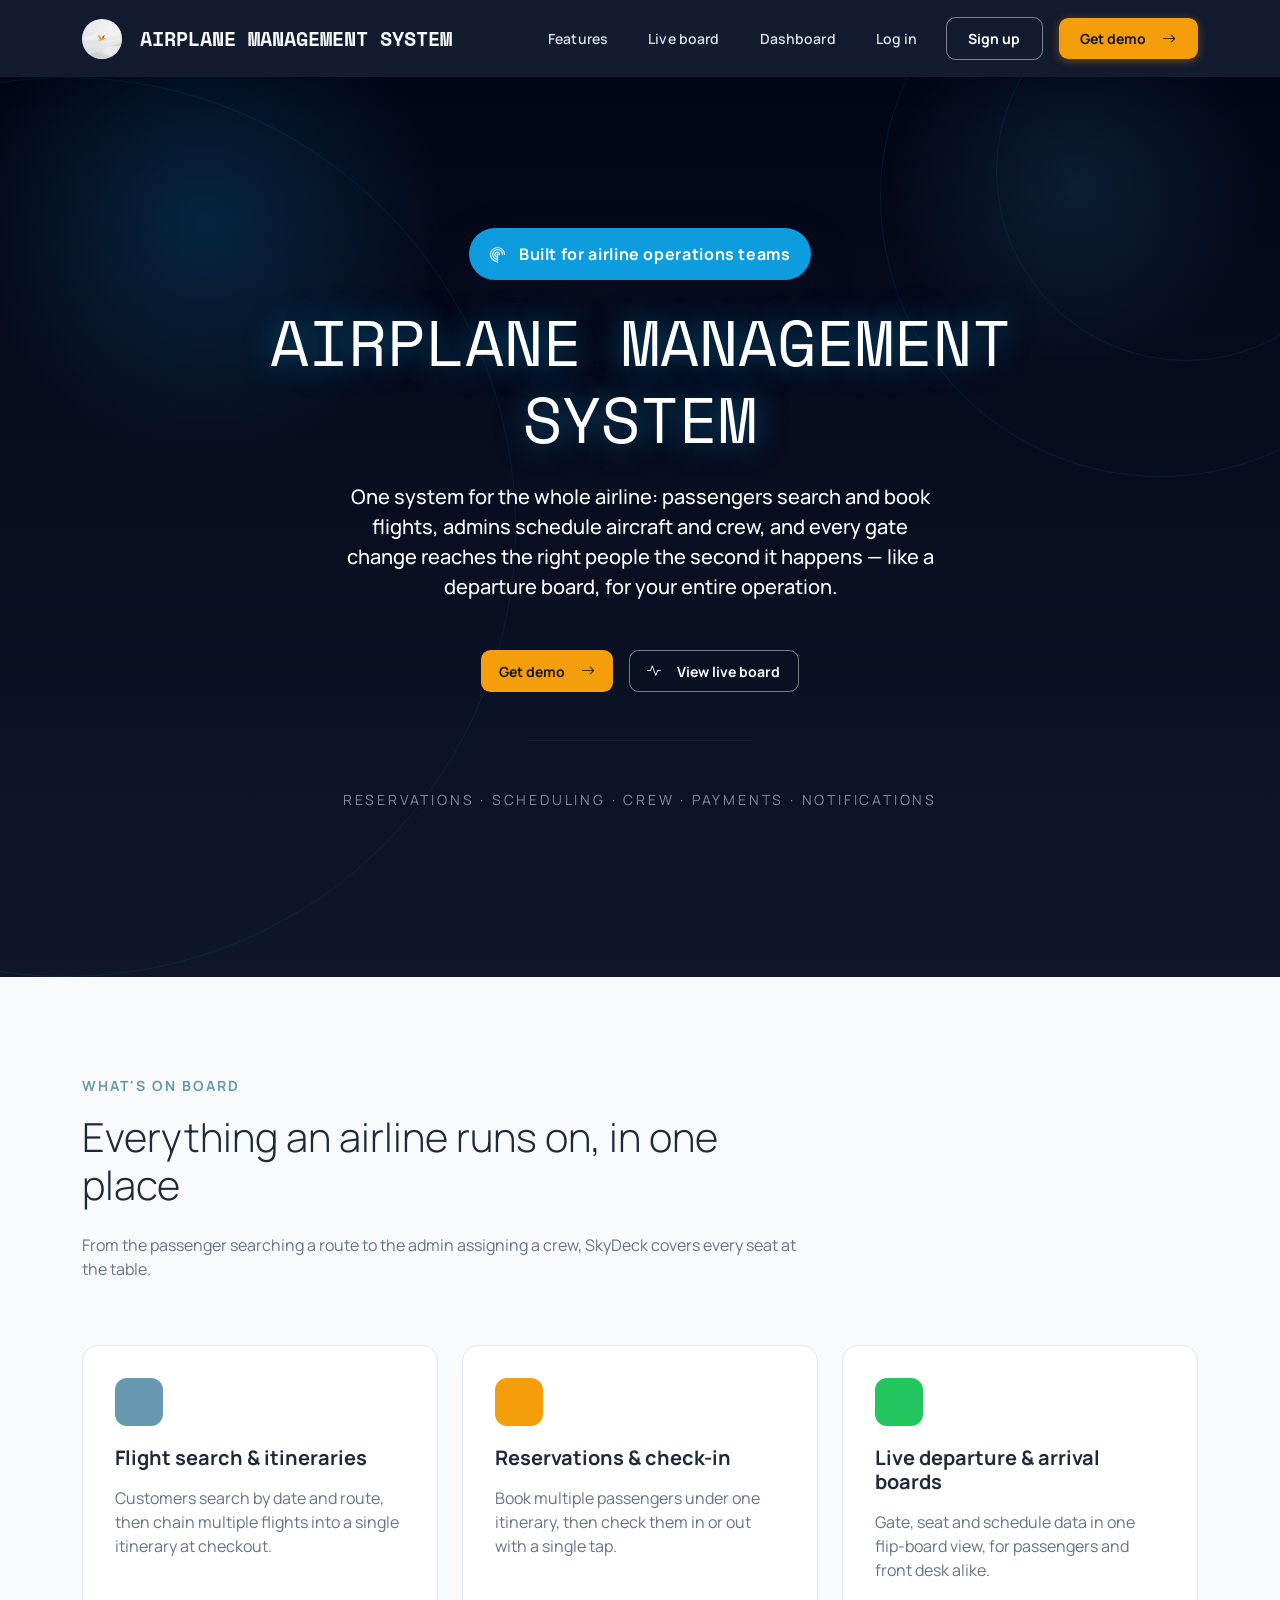
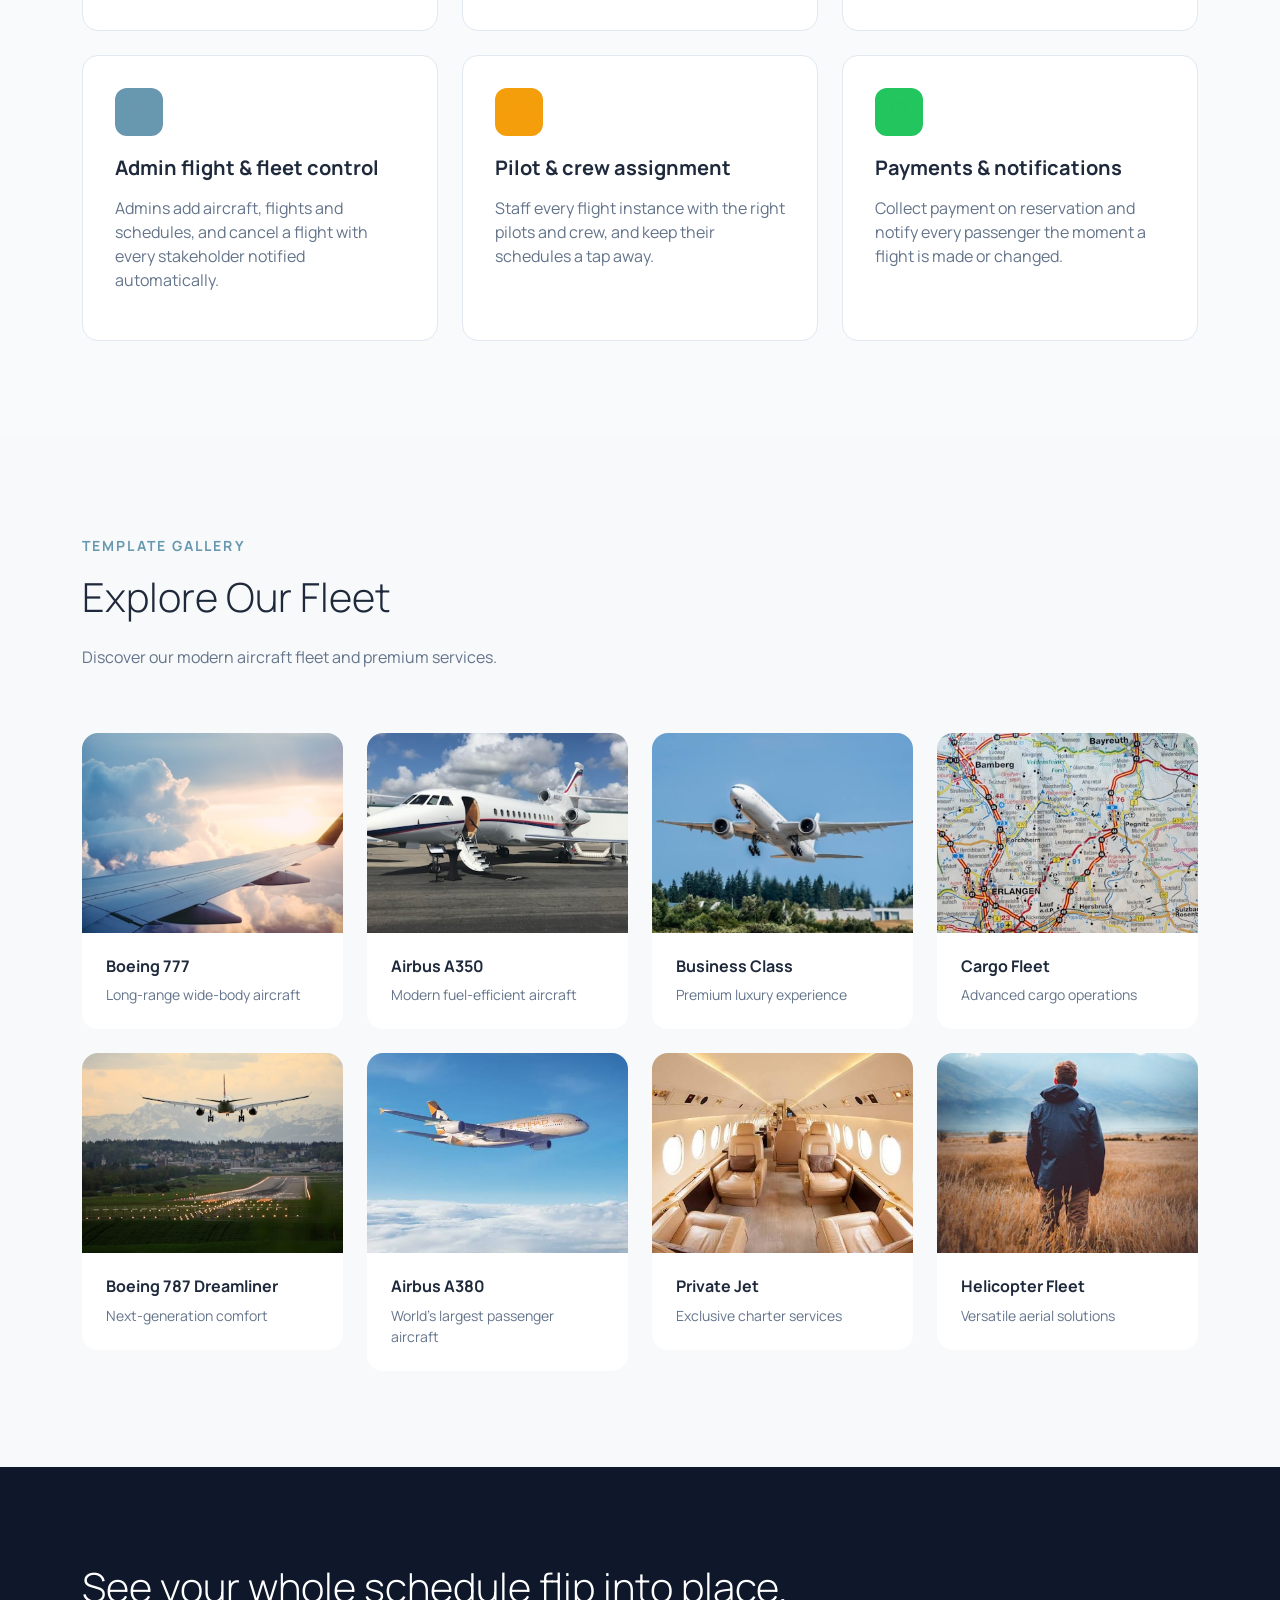
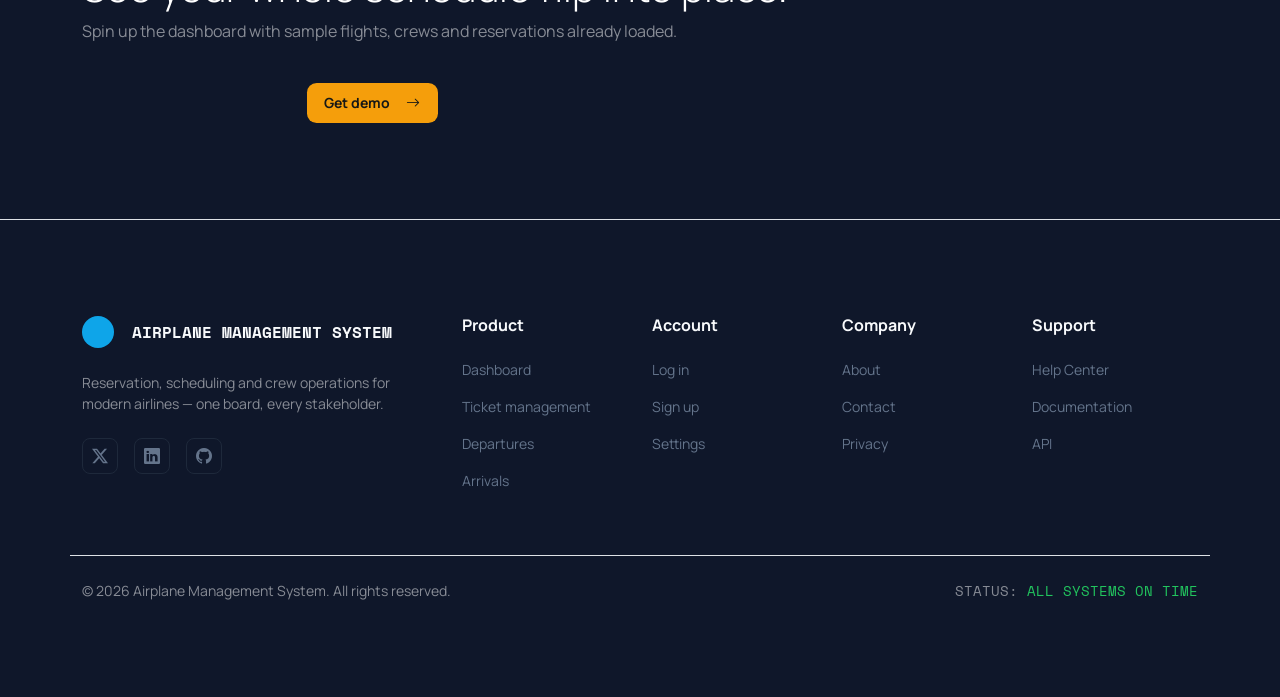
==== skydeck/index.html @ 0920fed9 "Initial project commit" ====
<!DOCTYPE html>
<html lang="en">
<head>
<meta charset="UTF-8" />
<meta name="viewport" content="width=device-width, initial-scale=1.0" />
<title>Airplane Management System — Airline Operations, on the board</title>
<link href="https://cdn.jsdelivr.net/npm/bootstrap@5.3.2/dist/css/bootstrap.min.css" rel="stylesheet">
<link rel="stylesheet" href="https://cdn.jsdelivr.net/npm/bootstrap-icons@1.11.1/font/bootstrap-icons.css">
<link rel="preconnect" href="https://fonts.googleapis.com" />
<link href="https://fonts.googleapis.com/css2?family=Manrope:wght@400;500;600;700;800&family=Space+Mono:wght@400;700&display=swap" rel="stylesheet" />
<link href="assets/style.css" rel="stylesheet" />
</head>
<body class="bg-paper text-slate-deep antialiased">

<nav class="navbar navbar-expand-lg navbar-custom sticky-top">
  <div class="container">
    <a class="navbar-brand d-flex align-items-center gap-2 text-paper font-mono fw-bold" href="index.html">
      <span class="brand-mark">
        <img src="images/logo.jpg" alt="Logo" class="img-fluid">
      </span>
      <span>AIRPLANE MANAGEMENT SYSTEM</span>
    </a>

    <button class="navbar-toggler border-0" type="button" data-bs-toggle="collapse" data-bs-target="#navbarNav" aria-controls="navbarNav" aria-expanded="false" aria-label="Toggle navigation">
      <span class="navbar-toggler-icon"></span>
    </button>

    <div class="collapse navbar-collapse" id="navbarNav">
      <ul class="navbar-nav ms-auto align-items-center gap-lg-3">
        <li class="nav-item"><a class="nav-link nav-link-custom" href="#features">Features</a></li>
        <li class="nav-item"><a class="nav-link nav-link-custom" href="departures.html">Live board</a></li>
        <li class="nav-item"><a class="nav-link nav-link-custom" href="dashboard.html">Dashboard</a></li>
        <li class="nav-item"><a class="nav-link nav-link-custom" href="login.html">Log in</a></li>
        <li class="nav-item d-none d-lg-block"><a class="btn btn-ghost-dark" href="signup.html">Sign up</a></li>
        <li class="nav-item"><a class="btn btn-amber" href="dashboard.html">Get demo <i class="bi bi-arrow-right ms-2"></i></a></li>
      </ul>
    </div>
  </div>
</nav>


<section class="hero-section d-flex align-items-center position-relative overflow-hidden">

  <div class="radar" style="width: 560px; height: 560px; right: -160px; top: -160px;" aria-hidden="true"></div>
  <div class="radar" style="width: 380px; height: 380px; right: -96px; top: -96px;" aria-hidden="true"></div>
  <div class="radar" style="width: 900px; height: 900px; left: -384px; bottom: 0;" aria-hidden="true"></div>

  <div class="container position-relative py-5">
    <div class="row justify-content-center text-center">
      <div class="col-lg-10">
        <span class="hero-badge mb-4">
          <i class="bi bi-radar"></i>
          Built for airline operations teams
        </span>

        <h1 class="display-3 fw-extrabold text-white mb-4" style="font-family: 'Space Mono', monospace; text-shadow: 0 0 30px rgba(14, 165, 233, 0.5);">
          AIRPLANE MANAGEMENT SYSTEM
        </h1>

        <p class="lead text-white mb-5 mx-auto" style="max-width: 600px; font-size: 1.25rem; font-weight: 500;">
          One system for the whole airline: passengers search and book flights, admins schedule aircraft and crew,
          and every gate change reaches the right people the second it happens — like a departure board, for your entire operation.
        </p>

        <div class="d-flex flex-column flex-sm-row gap-3 justify-content-center mb-5">
          <a href="dashboard.html" class="btn btn-amber btn-lg">
            Get demo <i class="bi bi-arrow-right ms-2"></i>
          </a>
          <a href="departures.html" class="btn btn-ghost-dark btn-lg">
            <i class="bi bi-activity me-2"></i>
            View live board
          </a>
        </div>

        <hr class="w-auto mx-auto opacity-50 my-5" style="max-width: 224px;">
        <p class="text-uppercase text-white-50 small tracking-wider" style="letter-spacing: 0.2em;">
          Reservations · Scheduling · Crew · Payments · Notifications
        </p>
      </div>
    </div>
  </div>
</section>


<section id="features" class="py-5">
  <div class="container py-5">
    <div class="row mb-5">
      <div class="col-lg-8">
        <span class="text-uppercase fw-bold text-sky small" style="letter-spacing: 0.15em;">What's on board</span>
        <h2 class="mt-3 fw-extrabold display-6">Everything an airline runs on, in one place</h2>
        <p class="mt-4 text-slate-soft">From the passenger searching a route to the admin assigning a crew, SkyDeck covers every seat at the table.</p>
      </div>
    </div>

    <div class="row g-4">
      <div class="col-md-6 col-lg-4">
        <div class="feature-card">
          <div class="icon-box bg-opacity-10 bg-sky">
            <i class="bi bi-search fs-4 text-sky"></i>
          </div>
          <h5 class="fw-bold mb-3">Flight search &amp; itineraries</h5>
          <p class="text-slate-small text-slate-soft">Customers search by date and route, then chain multiple flights into a single itinerary at checkout.</p>
        </div>
      </div>

      <div class="col-md-6 col-lg-4">
        <div class="feature-card">
          <div class="icon-box bg-opacity-10 bg-amber">
            <i class="bi bi-ticket-perforated fs-4 text-amber"></i>
          </div>
          <h5 class="fw-bold mb-3">Reservations &amp; check-in</h5>
          <p class="text-slate-soft">Book multiple passengers under one itinerary, then check them in or out with a single tap.</p>
        </div>
      </div>

      <div class="col-md-6 col-lg-4">
        <div class="feature-card">
          <div class="icon-box bg-opacity-10 bg-ok">
            <i class="bi bi-calendar-check fs-4 text-ok"></i>
          </div>
          <h5 class="fw-bold mb-3">Live departure &amp; arrival boards</h5>
          <p class="text-slate-soft">Gate, seat and schedule data in one flip-board view, for passengers and front desk alike.</p>
        </div>
      </div>

      <div class="col-md-6 col-lg-4">
        <div class="feature-card">
          <div class="icon-box bg-opacity-10 bg-sky">
            <i class="bi bi-shield-check fs-4 text-sky"></i>
          </div>
          <h5 class="fw-bold mb-3">Admin flight &amp; fleet control</h5>
          <p class="text-slate-soft">Admins add aircraft, flights and schedules, and cancel a flight with every stakeholder notified automatically.</p>
        </div>
      </div>

      <div class="col-md-6 col-lg-4">
        <div class="feature-card">
          <div class="icon-box bg-opacity-10 bg-amber">
            <i class="bi bi-people fs-4 text-amber"></i>
          </div>
          <h5 class="fw-bold mb-3">Pilot &amp; crew assignment</h5>
          <p class="text-slate-soft">Staff every flight instance with the right pilots and crew, and keep their schedules a tap away.</p>
        </div>
      </div>

      <div class="col-md-6 col-lg-4">
        <div class="feature-card">
          <div class="icon-box bg-opacity-10 bg-ok">
            <i class="bi bi-bell fs-4 text-ok"></i>
          </div>
          <h5 class="fw-bold mb-3">Payments &amp; notifications</h5>
          <p class="text-slate-soft">Collect payment on reservation and notify every passenger the moment a flight is made or changed.</p>
        </div>
      </div>
    </div>
  </div>
</section>

<section class="py-5 bg-light">
  <div class="container py-5">
    <div class="row mb-5">
      <div class="col-12">
        <span class="text-uppercase fw-bold text-sky small" style="letter-spacing: 0.15em;">Template Gallery</span>
        <h2 class="mt-3 fw-extrabold display-6">Explore Our Fleet</h2>
        <p class="mt-4 text-slate-soft">Discover our modern aircraft fleet and premium services.</p>
      </div>
    </div>

    <div class="row g-4">
      <div class="col-md-6 col-lg-3">
        <div class="gallery-card">
          <img src="images/aircraft.jpg" alt="Aircraft 1">
          <div class="p-4 bg-white">
            <h6 class="fw-bold mb-2">Boeing 777</h6>
            <p class="small text-slate-soft mb-0">Long-range wide-body aircraft</p>
          </div>
        </div>
      </div>

      <div class="col-md-6 col-lg-3">
        <div class="gallery-card">
          <img src="images/aircraft2.jpg" alt="Aircraft 2">
          <div class="p-4 bg-white">
            <h6 class="fw-bold mb-2">Airbus A350</h6>
            <p class="small text-slate-soft mb-0">Modern fuel-efficient aircraft</p>
          </div>
        </div>
      </div>

      <div class="col-md-6 col-lg-3">
        <div class="gallery-card">
          <img src="images/aircraft3.jpg" alt="Aircraft 3">
          <div class="p-4 bg-white">
            <h6 class="fw-bold mb-2">Business Class</h6>
            <p class="small text-slate-soft mb-0">Premium luxury experience</p>
          </div>
        </div>
      </div>

      <div class="col-md-6 col-lg-3">
        <div class="gallery-card">
          <img src="images/aircraft4.jpg" alt="Aircraft 4">
          <div class="p-4 bg-white">
            <h6 class="fw-bold mb-2">Cargo Fleet</h6>
            <p class="small text-slate-soft mb-0">Advanced cargo operations</p>
          </div>
        </div>
      </div>

      <div class="col-md-6 col-lg-3">
        <div class="gallery-card">
          <img src="images/aircraft5.jpg" alt="Aircraft 5">
          <div class="p-4 bg-white">
            <h6 class="fw-bold mb-2">Boeing 787 Dreamliner</h6>
            <p class="small text-slate-soft mb-0">Next-generation comfort</p>
          </div>
        </div>
      </div>

      <div class="col-md-6 col-lg-3">
        <div class="gallery-card">
          <img src="images/aircraft6.jpg" alt="Aircraft 6">
          <div class="p-4 bg-white">
            <h6 class="fw-bold mb-2">Airbus A380</h6>
            <p class="small text-slate-soft mb-0">World's largest passenger aircraft</p>
          </div>
        </div>
      </div>

      <div class="col-md-6 col-lg-3">
        <div class="gallery-card">
          <img src="images/aircraft7.jpg" alt="Aircraft 7">
          <div class="p-4 bg-white">
            <h6 class="fw-bold mb-2">Private Jet</h6>
            <p class="small text-slate-soft mb-0">Exclusive charter services</p>
          </div>
        </div>
      </div>

      <div class="col-md-6 col-lg-3">
        <div class="gallery-card">
          <img src="images/aircraft8.jpg" alt="Aircraft 8">
          <div class="p-4 bg-white">
            <h6 class="fw-bold mb-2">Helicopter Fleet</h6>
            <p class="small text-slate-soft mb-0">Versatile aerial solutions</p>
          </div>
        </div>
      </div>
    </div>
  </div>
</section>

<!-- ============ CTA strip ============ -->
<section class="bg-ink py-5">
  <div class="container py-5">
    <div class="row flex-column flex-md-row align-items-center justify-content-between gap-4 text-center text-md-start">
      <div class="col-md-8">
        <h2 class="fw-extrabold text-white display-6">See your whole schedule flip into place.</h2>
        <p class="mt-2 text-white-50">Spin up the dashboard with sample flights, crews and reservations already loaded.</p>
      </div>
      <div class="col-md-4 text-md-end">
        <a href="dashboard.html" class="btn btn-amber btn-lg">
          Get demo <i class="bi bi-arrow-right ms-2"></i>
        </a>
      </div>
    </div>
  </div>
</section>

<!-- ============ Footer ============ -->
<footer class="bg-ink border-top border-ink-line py-5">
  <div class="container py-5">
    <div class="row g-4">
      <div class="col-lg-4 col-md-6">
        <a href="index.html" class="d-flex align-items-center gap-2 text-paper font-mono fw-bold text-decoration-none mb-4">
          <span class="brand-mark brand-mark--sm rounded-circle d-flex align-items-center justify-content-center">
            <i class="bi bi-airplane-takeoff text-white"></i>
          </span>
          AIRPLANE MANAGEMENT SYSTEM
        </a>
        <p class="text-white-50 small">Reservation, scheduling and crew operations for modern airlines — one board, every stakeholder.</p>
        <div class="d-flex gap-3 mt-4">
          <a href="#" class="btn-social" aria-label="Twitter"><i class="bi bi-twitter-x"></i></a>
          <a href="#" class="btn-social" aria-label="LinkedIn"><i class="bi bi-linkedin"></i></a>
          <a href="#" class="btn-social" aria-label="GitHub"><i class="bi bi-github"></i></a>
        </div>
      </div>

      <div class="col-6 col-md-3 col-lg-2">
        <h6 class="text-paper fw-bold mb-4">Product</h6>
        <ul class="list-unstyled text-white-50 small">
          <li class="mb-3"><a href="dashboard.html" class="footer-link">Dashboard</a></li>
          <li class="mb-3"><a href="tickets.html" class="footer-link">Ticket management</a></li>
          <li class="mb-3"><a href="departures.html" class="footer-link">Departures</a></li>
          <li class="mb-3"><a href="arrivals.html" class="footer-link">Arrivals</a></li>
        </ul>
      </div>

      <div class="col-6 col-md-3 col-lg-2">
        <h6 class="text-paper fw-bold mb-4">Account</h6>
        <ul class="list-unstyled text-white-50 small">
          <li class="mb-3"><a href="login.html" class="footer-link">Log in</a></li>
          <li class="mb-3"><a href="signup.html" class="footer-link">Sign up</a></li>
          <li class="mb-3"><a href="settings.html" class="footer-link">Settings</a></li>
        </ul>
      </div>

      <div class="col-6 col-md-3 col-lg-2">
        <h6 class="text-paper fw-bold mb-4">Company</h6>
        <ul class="list-unstyled text-white-50 small">
          <li class="mb-3"><a href="#" class="footer-link">About</a></li>
          <li class="mb-3"><a href="#" class="footer-link">Contact</a></li>
          <li class="mb-3"><a href="#" class="footer-link">Privacy</a></li>
        </ul>
      </div>

      <div class="col-6 col-md-3 col-lg-2">
        <h6 class="text-paper fw-bold mb-4">Support</h6>
        <ul class="list-unstyled text-white-50 small">
          <li class="mb-3"><a href="#" class="footer-link">Help Center</a></li>
          <li class="mb-3"><a href="#" class="footer-link">Documentation</a></li>
          <li class="mb-3"><a href="#" class="footer-link">API</a></li>
        </ul>
      </div>
    </div>

    <div class="row mt-5 pt-4 border-top border-ink-line">
      <div class="col-md-6">
        <p class="text-white-50 small mb-0">© 2026 Airplane Management System. All rights reserved.</p>
      </div>
      <div class="col-md-6 text-md-end">
        <p class="font-mono text-white-50 small mb-0">STATUS: <span class="text-ok">ALL SYSTEMS ON TIME</span></p>
      </div>
    </div>
  </div>
</footer>

</body>
</html>
---- skydeck/assets/style.css ----
:root {
  --bg-ink: #0f172a;
  --bg-paper: #f8fafc;
  --bg-sky: #6898af;
  --bg-amber: #f59e0b;
  --bg-ok: #22c55e;
  --bg-bad: #ef4444;
  --text-slate-deep: #1e293b;
  --text-slate-soft: #64748b;
  --text-paper: #f8fafc;
  --border-ink-line: #1e293b;
  --border-paper-line: #e2e8f0;
}

body {
  font-family: 'Manrope', sans-serif;
  background-color: var(--bg-paper);
  color: var(--text-slate-deep);
}

.bg-ink { background-color: var(--bg-ink); }
.bg-paper { background-color: var(--bg-paper); }
.bg-sky { background-color: var(--bg-sky); }
.bg-amber { background-color: var(--bg-amber); }
.bg-ok { background-color: var(--bg-ok); }
.bg-bad { background-color: var(--bg-bad); }

.text-slate-deep { color: var(--text-slate-deep); }
.text-slate-soft { color: var(--text-slate-soft); }
.text-paper { color: var(--text-paper); }
.text-sky { color: var(--bg-sky); }
.text-amber { color: var(--bg-amber); }
.text-ok { color: var(--bg-ok); }
.text-bad { color: var(--bg-bad); }
.brand-mark {
    width: 40px;    
    height: 40px;
    background-color: #0ea5e9; 
    border-radius: 50%; 
    display: flex;
    align-items: center;
    justify-content: center;
    margin-right: 10px;
    overflow: hidden;
}
.brand-mark img {
    width: 100%;
    height: 100%;
    object-fit: contain;
}
@media (min-width: 768px) {
    .brand-mark { width: 40px; height: 40px; }
}
.navbar-custom {
  background-color: rgba(15, 23, 42, 0.98);
  backdrop-filter: blur(12px);
  -webkit-backdrop-filter: blur(12px);
  padding: 0.85rem 0;
  box-shadow: 0 4px 24px rgba(0, 0, 0, 0.18);
}
.navbar-brand {
  align-items: center;
  display: inline-flex;
  gap: 0.75rem;
}
.navbar-toggler-icon {
  background-image: url("data:image/svg+xml,%3csvg xmlns='http://www.w3.org/2000/svg' viewBox='0 0 30 30'%3e%3cpath stroke='rgba(255, 255, 255, 1)' stroke-linecap='round' stroke-miterlimit='10' stroke-width='2' d='M4 7h22M4 15h22M4 23h22'/%3e%3c/svg%3e");
}
.navbar-brand .brand-mark {
  background-color: rgba(255, 255, 255, 0.14);
  color: white;
}
.navbar-brand:hover .brand-mark {
  background-color: rgba(255, 255, 255, 0.25);
}
.border-ink-line { border-color: var(--border-ink-line); }
.border-paper-line { border-color: var(--border-paper-line); }

.btn-amber {
  background-color: var(--bg-amber);
  color: rgb(22, 24, 22);
  border: none;
  padding: 0.75rem 1.75rem;
  font-weight: 600;
  border-radius: 0.5rem;
  transition: all 0.3s ease;
}

.btn-amber:hover {
  background-color: #d97706;
  transform: translateY(-2px);
  box-shadow: 0 4px 12px rgba(245, 158, 11, 0.4);
  color: white;
}

.btn-ghost-dark {
  background-color: transparent;
  color: #ffffff;
  border: 1.5px solid rgba(255, 255, 255, 0.45);
  padding: 0.65rem 1.5rem;
  font-weight: 600;
  border-radius: 0.5rem;
  transition: all 0.25s ease;
  text-decoration: none;
  display: inline-flex;
  align-items: center;
  justify-content: center;
  gap: 0.35rem;
}

.hero-badge {
  display: inline-flex;
  align-items: center;
  gap: 0.75rem;
  padding: 0.85rem 1.25rem;
  border-radius: 999px;
  background: rgba(14, 165, 233, 0.95);
  color: white;
  font-weight: 700;
  letter-spacing: 0.04em;
  box-shadow: 0 18px 45px rgba(15, 23, 42, 0.25);
}

.hero-badge i {
  font-size: 1.05rem;
}

.btn-ghost-dark:hover {
  background-color: rgba(255, 255, 255, 0.14);
  border-color: rgba(255, 255, 255, 0.75);
  color: #ffffff;
  transform: translateY(-1px);
  box-shadow: 0 4px 14px rgba(0, 0, 0, 0.25);
}

.surface {
  background-color: white;
  border: 1px solid var(--border-paper-line);
  border-radius: 1rem;
  box-shadow: 0 1px 3px rgba(0,0,0,0.1);
}

.surface:hover {
  transform: translateY(-4px);
  box-shadow: 0 8px 25px rgba(0,0,0,0.15);
  transition: all 0.3s ease;
}

.feature-card {
  padding: 2rem;
  border-radius: 1rem;
  background: white;
  border: 1px solid var(--border-paper-line);
  transition: all 0.3s ease;
  height: 100%;
}

.feature-card:hover {
  transform: translateY(-8px);
  box-shadow: 0 12px 35px rgba(0,0,0,0.15);
  border-color: var(--bg-sky);
}

.feature-card .icon-box {
  width: 3rem;
  height: 3rem;
  border-radius: 0.75rem;
  display: flex;
  align-items: center;
  justify-content: center;
  margin-bottom: 1.25rem;
}

.gallery-card {
  border-radius: 1rem;
  overflow: hidden;
  transition: all 0.3s ease;
  cursor: pointer;
}

.gallery-card:hover {
  transform: scale(1.05);
  box-shadow: 0 15px 40px rgba(0,0,0,0.2);
}

.gallery-card img {
  width: 100%;
  height: 200px;
  object-fit: cover;
  transition: all 0.3s ease;
}

.gallery-card:hover img {
  transform: scale(1.1);
}

.radar {
  position: absolute;
  border-radius: 50%;
  border: 1px solid rgba(14, 165, 233, 0.1);
  animation: radar-pulse 4s ease-in-out infinite;
}

@keyframes radar-pulse {
  0%, 100% { opacity: 0.3; }
  50% { opacity: 0.6; }
}

.nav-link-custom {
  color: rgba(248, 250, 252, 0.88) !important;
  font-weight: 600;
  font-size: 0.9rem;
  padding: 0.45rem 0.75rem !important;
  border-radius: 0.4rem;
  transition: color 0.2s ease, background-color 0.2s ease;
}

.nav-link-custom:hover,
.nav-link-custom:focus {
  color: #ffffff !important;
  background-color: rgba(255, 255, 255, 0.08);
}

.navbar-nav .btn-amber,
.navbar-nav .btn-ghost-dark {
  font-size: 0.875rem;
  white-space: nowrap;
}

.navbar-nav .btn-amber {
  box-shadow: 0 2px 10px rgba(245, 158, 11, 0.35);
}

.hero-section {
  background: radial-gradient(circle at 16% 16%, rgba(14, 165, 233, 0.18), transparent 18%),
              radial-gradient(circle at 84% 12%, rgba(56, 189, 248, 0.12), transparent 14%),
              linear-gradient(180deg, #020617 0%, #0f172a 100%);
  min-height: 100vh;
  position: relative;
  overflow: hidden;
}

.btn-social {
  width: 2.25rem;
  height: 2.25rem;
  border-radius: 0.5rem;
  border: 1px solid var(--border-ink-line);
  display: flex;
  align-items: center;
  justify-content: center;
  color: var(--text-slate-soft);
  transition: all 0.3s ease;
  text-decoration: none;
}

.btn-social:hover {
  color: var(--text-paper);
  border-color: var(--text-slate-soft);
  text-decoration: none;
}

.footer-link {
  color: var(--text-slate-soft);
  text-decoration: none;
  transition: color 0.3s ease;
}

.footer-link:hover {
  color: var(--text-paper);
  text-decoration: none;
}
html {
  scroll-behavior: smooth;
}

*:focus-visible {
  outline: 2px solid #2F6FED;
  outline-offset: 2px;
}

::selection {
  background: #2F6FED;
  color: white;
}

@media (prefers-reduced-motion: reduce) {
  *, *::before, *::after {
    animation-duration: 0.001ms !important;
    animation-iteration-count: 1 !important;
    transition-duration: 0.001ms !important;
    scroll-behavior: auto !important;
  }
}

/* thin custom scrollbar for board/table containers */
.thin-scroll::-webkit-scrollbar { height: 8px; width: 8px; }
.thin-scroll::-webkit-scrollbar-track { background: transparent; }
.thin-scroll::-webkit-scrollbar-thumb { background: #E4E1D6; border-radius: 8px; }


.flap-board {
  font-family: 'Space Mono', ui-monospace, monospace;
}

.flap-row {
  display: inline-flex;
  gap: 3px;
}

.flap-char {
  position: relative;
  display: inline-flex;
  align-items: center;
  justify-content: center;
  background: #131B2E;
  color: #F7F5F0;
  border-radius: 3px;
  box-shadow: inset 0 1px 0 rgba(255,255,255,0.08), inset 0 -1px 0 rgba(0,0,0,0.4), 0 1px 0 rgba(0,0,0,0.5);
  overflow: hidden;
  will-change: transform;
}


.flap-char::after {
  content: '';
  position: absolute;
  left: 0; right: 0; top: 50%;
  height: 1px;
  background: rgba(0,0,0,0.55);
  transform: translateY(-0.5px);
}

.flap-char.is-flipping {
  animation: flap-flip 0.11s linear;
}

@keyframes flap-flip {
  0%   { transform: rotateX(0deg); }
  50%  { transform: rotateX(-90deg); }
  51%  { transform: rotateX(90deg); }
  100% { transform: rotateX(0deg); }
}


.flap-char--lg {
  width: 40px;
  height: 56px;
  font-size: 30px;
  font-weight: 700;
}
@media (min-width: 640px) {
  .flap-char--lg { width: 54px; height: 74px; font-size: 42px; }
}


.flap-char--sm {
  width: 16px;
  height: 22px;
  font-size: 13px;
  font-weight: 700;
}

.app-shell {
  min-height: 100vh;
  display: grid;
  grid-template-columns: 260px 1fr;
}

@media (max-width: 1023px) {
  .app-shell { grid-template-columns: 1fr; }
}

.sidebar {
  background: #0B1120;
  color: #F7F5F0;
  position: sticky;
  top: 0;
  height: 100vh;
  display: flex;
  flex-direction: column;
}

@media (max-width: 1023px) {
  .sidebar {
    position: fixed;
    inset: 0 25% 0 0;
    z-index: 50;
    height: 100dvh;
    transform: translateX(-100%);
    transition: transform 0.25s ease;
    box-shadow: 20px 0 60px rgba(0,0,0,0.35);
  }
  .sidebar.is-open { transform: translateX(0); }
}

.sidebar-scrim {
  display: none;
}
@media (max-width: 1023px) {
  .sidebar-scrim.is-open {
    display: block;
    position: fixed;
    inset: 0;
    background: rgba(11,17,32,0.55);
    z-index: 40;
  }
}

.nav-link {
  display: flex;
  align-items: center;
  gap: 0.75rem;
  padding: 0.6rem 0.9rem;
  border-radius: 0.55rem;
  color: #93A1BE;
  font-size: 0.875rem;
  font-weight: 600;
  letter-spacing: 0.01em;
  transition: background-color 0.15s ease, color 0.15s ease;
}

.nav-link:hover {
  background: #131B2E;
  color: #F7F5F0;
}

.nav-link.is-active {
  background: #131B2E;
  color: #F7F5F0;
  box-shadow: inset 3px 0 0 #F5A623;
}

.nav-link svg {
  width: 18px;
  height: 18px;
  flex-shrink: 0;
}

.badge {
  display: inline-flex;
  align-items: center;
  gap: 0.35rem;
  padding: 0.2rem 0.6rem;
  border-radius: 999px;
  font-size: 0.72rem;
  font-weight: 700;
  letter-spacing: 0.03em;
  text-transform: uppercase;
}

.badge::before {
  content: '';
  width: 6px;
  height: 6px;
  border-radius: 999px;
  background: currentColor;
}

.badge-ok      { background: #ECFDF3; color: #16A34A; }
.badge-warn    { background: #FEF6E7; color: #B87308; }
.badge-bad     { background: #FDECEC; color: #DC2626; }
.badge-neutral { background: #EEF2FF; color: #2F6FED; }



.data-table {
  width: 100%;
  border-collapse: collapse;
  font-size: 0.875rem;
}

.data-table th {
  text-align: left;
  font-size: 0.7rem;
  text-transform: uppercase;
  letter-spacing: 0.06em;
  color: #64748B;
  font-weight: 700;
  padding: 0.65rem 0.9rem;
  border-bottom: 1px solid #E4E1D6;
  white-space: nowrap;
}

.data-table td {
  padding: 0.75rem 0.9rem;
  border-bottom: 1px solid #EFEDE5;
  vertical-align: middle;
  white-space: nowrap;
}

.data-table tbody tr:hover {
  background: #FBFAF7;
}



.btn {
  display: inline-flex;
  align-items: center;
  justify-content: center;
  gap: 0.5rem;
  font-weight: 700;
  font-size: 0.875rem;
  padding: 0.6rem 1.1rem;
  border-radius: 0.6rem;
  transition: transform 0.12s ease, background-color 0.15s ease, box-shadow 0.15s ease;
}
.btn:active { transform: translateY(1px); }

.btn-primary {
  background: #2F6FED;
  color: white;
}
.btn-primary:hover { background: #1D4ED8; }


.btn-ghost {
  background: transparent;
  color: #1E293B;
  border: 1px solid #E4E1D6;
}
.btn-ghost:hover { background: #F0EEE6; }


.runway-line {
  background-image: repeating-linear-gradient(to right, rgba(247,245,240,0.5) 0 22px, transparent 22px 40px);
  height: 2px;
}

.font-mono {
  font-family: 'Space Mono', ui-monospace, monospace;
}

.brand-mark--sm {
  width: 32px;
  height: 32px;
}

.avatar-sm {
  width: 36px;
  height: 36px;
}

.search-box {
  width: 100%;
  max-width: 288px;
}

.search-box--md {
  max-width: 256px;
}

.sidebar-app {
  background-color: var(--bg-ink);
  min-height: 100vh;
  position: fixed;
  left: 0;
  top: 0;
  width: 280px;
  padding: 1.5rem;
  overflow-y: auto;
  z-index: 1000;
  transition: transform 0.3s ease;
  border-right: 1px solid rgba(255, 255, 255, 0.06);
}

.sidebar-app .nav-link {
  color: #e2e8f0;
  padding: 0.75rem 1rem;
  border-radius: 0.5rem;
  margin-bottom: 0.25rem;
  display: flex;
  align-items: center;
  gap: 0.75rem;
  transition: background-color 0.2s ease, color 0.2s ease;
  text-decoration: none;
}

.sidebar-app .nav-link:hover,
.sidebar-app .nav-link.active {
  background-color: rgba(14, 165, 233, 0.15);
  color: #38bdf8;
}

.sidebar-app .nav-link i {
  font-size: 1.1rem;
}

.sidebar-app .nav-section-title {
  color: #94a3b8;
  font-size: 0.75rem;
  font-weight: 700;
  text-transform: uppercase;
  letter-spacing: 0.15em;
  padding: 0.75rem 1rem;
  margin-top: 1.25rem;
}

.sidebar-app .user-profile {
  border-top: 1px solid rgba(255, 255, 255, 0.1);
  padding-top: 1rem;
  margin-top: 1rem;
}

.sidebar-app .user-profile .profile-item {
  padding: 0.5rem 0.75rem;
  border-radius: 0.5rem;
  display: flex;
  align-items: center;
  gap: 0.75rem;
  transition: background-color 0.2s ease;
}

.sidebar-app .user-profile .profile-item p {
  color: #e2e8f0;
}

.sidebar-app .user-profile .profile-item:hover {
  background-color: rgba(255, 255, 255, 0.06);
}

.sidebar-app .logout-btn {
  color: var(--text-slate-soft);
  transition: color 0.2s ease;
}

.sidebar-app .logout-btn:hover {
  color: var(--bg-bad);
}

.main-content {
  margin-left: 280px;
  min-height: 100vh;
}

.topbar {
  background-color: #ffffff;
  border-bottom: 1px solid var(--border-paper-line);
  box-shadow: 0 1px 8px rgba(15, 23, 42, 0.06);
  position: sticky;
  top: 0;
  z-index: 100;
}

.topbar-title {
  color: var(--text-slate-deep);
  font-weight: 800;
}

.topbar-subtitle {
  color: var(--text-slate-soft);
}


.ticket-card {
  background: #ffffff;
  border: 1px solid var(--border-paper-line);
  border-radius: 1rem;
  transition: transform 0.25s ease, box-shadow 0.25s ease, border-color 0.25s ease;
  overflow: hidden;
  box-shadow: 0 1px 4px rgba(15, 23, 42, 0.06);
  height: 100%;
}

.ticket-card:hover {
  transform: translateY(-4px);
  box-shadow: 0 10px 28px rgba(15, 23, 42, 0.12);
  border-color: rgba(14, 165, 233, 0.45);
}

.ticket-card .card-body {
  padding: 1.35rem 1.5rem 1.5rem;
}


.filter-btn {
  background-color: #ffffff;
  color: #475569;
  border: 1.5px solid #cbd5e1;
  padding: 0.6rem 1.15rem;
  border-radius: 0.625rem;
  font-weight: 700;
  font-size: 0.875rem;
  transition: background-color 0.2s ease, color 0.2s ease, border-color 0.2s ease, box-shadow 0.2s ease;
  cursor: pointer;
}

.filter-btn:hover {
  background-color: #f1f5f9;
  color: #1e293b;
  border-color: #94a3b8;
}

.filter-btn.active {
  background-color: #0284c7;
  color: #ffffff;
  border-color: #0284c7;
  box-shadow: 0 3px 12px rgba(2, 132, 199, 0.35);
}

/* Custom badges */
.badge-custom {
  padding: 0.4rem 0.75rem;
  border-radius: 0.5rem;
  font-size: 0.75rem;
  font-weight: 700;
  text-transform: uppercase;
  letter-spacing: 0.04em;
}

.badge-custom.badge-ok {
  background-color: rgba(34, 197, 94, 0.14);
  color: #15803d;
  border: 1px solid rgba(34, 197, 94, 0.35);
}

.badge-custom.badge-warn {
  background-color: rgba(245, 158, 11, 0.14);
  color: #b45309;
  border: 1px solid rgba(245, 158, 11, 0.35);
}

.badge-custom.badge-bad {
  background-color: rgba(239, 68, 68, 0.14);
  color: #b91c1c;
  border: 1px solid rgba(239, 68, 68, 0.35);
}

.badge-custom.badge-neutral {
  background-color: rgba(14, 165, 233, 0.12);
  color: #0369a1;
  border: 1px solid rgba(14, 165, 233, 0.3);
}

/* App buttons — override Bootstrap .btn conflicts */
.btn.btn-primary-custom {
  background-color: #0284c7;
  color: #ffffff;
  border: none;
  padding: 0.7rem 1.25rem;
  border-radius: 0.625rem;
  font-weight: 700;
  font-size: 0.9rem;
  transition: background-color 0.2s ease, transform 0.15s ease, box-shadow 0.2s ease;
}

.btn.btn-primary-custom:hover,
.btn.btn-primary-custom:focus {
  background-color: #0369a1;
  color: #ffffff;
  transform: translateY(-1px);
  box-shadow: 0 4px 14px rgba(2, 132, 199, 0.35);
}

.btn.btn-ghost-custom {
  background-color: #ffffff;
  color: #334155;
  border: 1.5px solid #cbd5e1;
  padding: 0.7rem 1.25rem;
  border-radius: 0.625rem;
  font-weight: 700;
  font-size: 0.9rem;
  transition: background-color 0.2s ease, border-color 0.2s ease, color 0.2s ease, transform 0.15s ease;
}

.btn.btn-ghost-custom:hover,
.btn.btn-ghost-custom:focus {
  background-color: #f8fafc;
  border-color: #94a3b8;
  color: #0f172a;
  transform: translateY(-1px);
}

.btn.btn-ghost-custom:disabled,
.btn.btn-primary-custom:disabled {
  opacity: 0.55;
  cursor: not-allowed;
  transform: none;
  box-shadow: none;
}

/* Ticket check-in / check-out — extra padding & clarity */
.btn-ticket-action {
  width: 100%;
  padding: 0.9rem 1.5rem;
  margin-top: 0.25rem;
  letter-spacing: 0.02em;
}

.btn-checkin {
  background-color: #0284c7;
  color: #ffffff;
  border: none;
}

.btn-checkin:hover,
.btn-checkin:focus {
  background-color: #0369a1;
  color: #ffffff;
}

.btn-checkout {
  background-color: #ffffff;
  color: #475569;
  border: 1.5px solid #cbd5e1;
}

.btn-checkout:hover,
.btn-checkout:focus {
  background-color: #fef2f2;
  border-color: #f87171;
  color: #b91c1c;
}

/* Drawer */
.drawer {
  position: fixed;
  top: 0;
  right: 0;
  height: 100%;
  width: 100%;
  max-width: 420px;
  background: #ffffff;
  z-index: 1050;
  transform: translateX(100%);
  transition: transform 0.3s ease;
  box-shadow: -4px 0 24px rgba(15, 23, 42, 0.15);
}

.drawer.show {
  transform: translateX(0);
}

.drawer-scrim {
  position: fixed;
  inset: 0;
  background: rgba(15, 23, 42, 0.55);
  z-index: 1040;
  display: none;
}

.drawer-scrim.show {
  display: block;
}

/* Navbar CTA — ensure visible over Bootstrap */
.navbar .btn.btn-amber {
  background-color: #f59e0b;
  color: #0f172a;
  border: none;
  padding: 0.65rem 1.35rem;
  font-weight: 700;
}

.navbar .btn.btn-amber:hover {
  background-color: #d97706;
  color: #ffffff;
  transform: translateY(-1px);
  box-shadow: 0 4px 14px rgba(245, 158, 11, 0.45);
}

.navbar .btn.btn-ghost-dark {
  padding: 0.65rem 1.35rem;
}

@media (max-width: 991px) {
  .sidebar-app {
    position: relative;
    width: 100%;
    transform: none;
    min-height: auto;
    height: auto;
  }

  .main-content {
    margin-left: 0;
  }

  #sidebarToggle,
  #sidebarClose {
    display: none !important;
  }
}
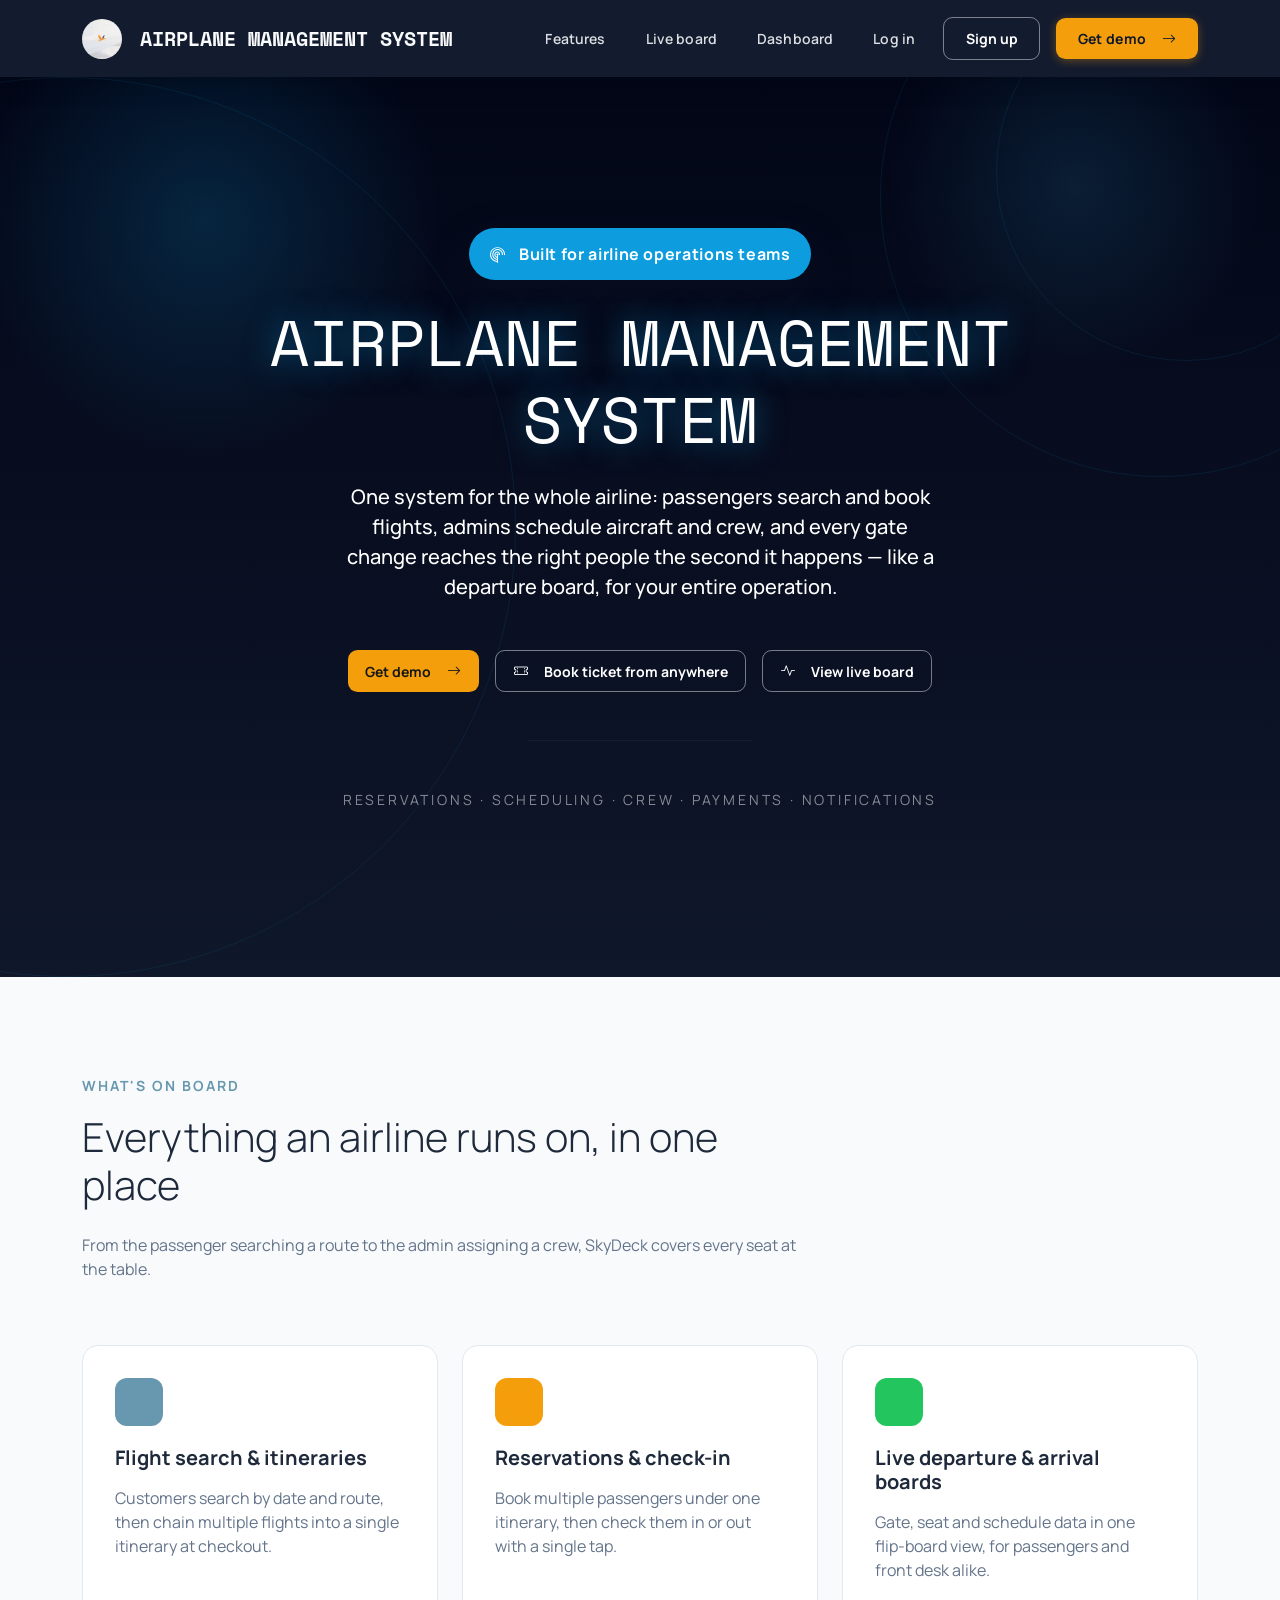
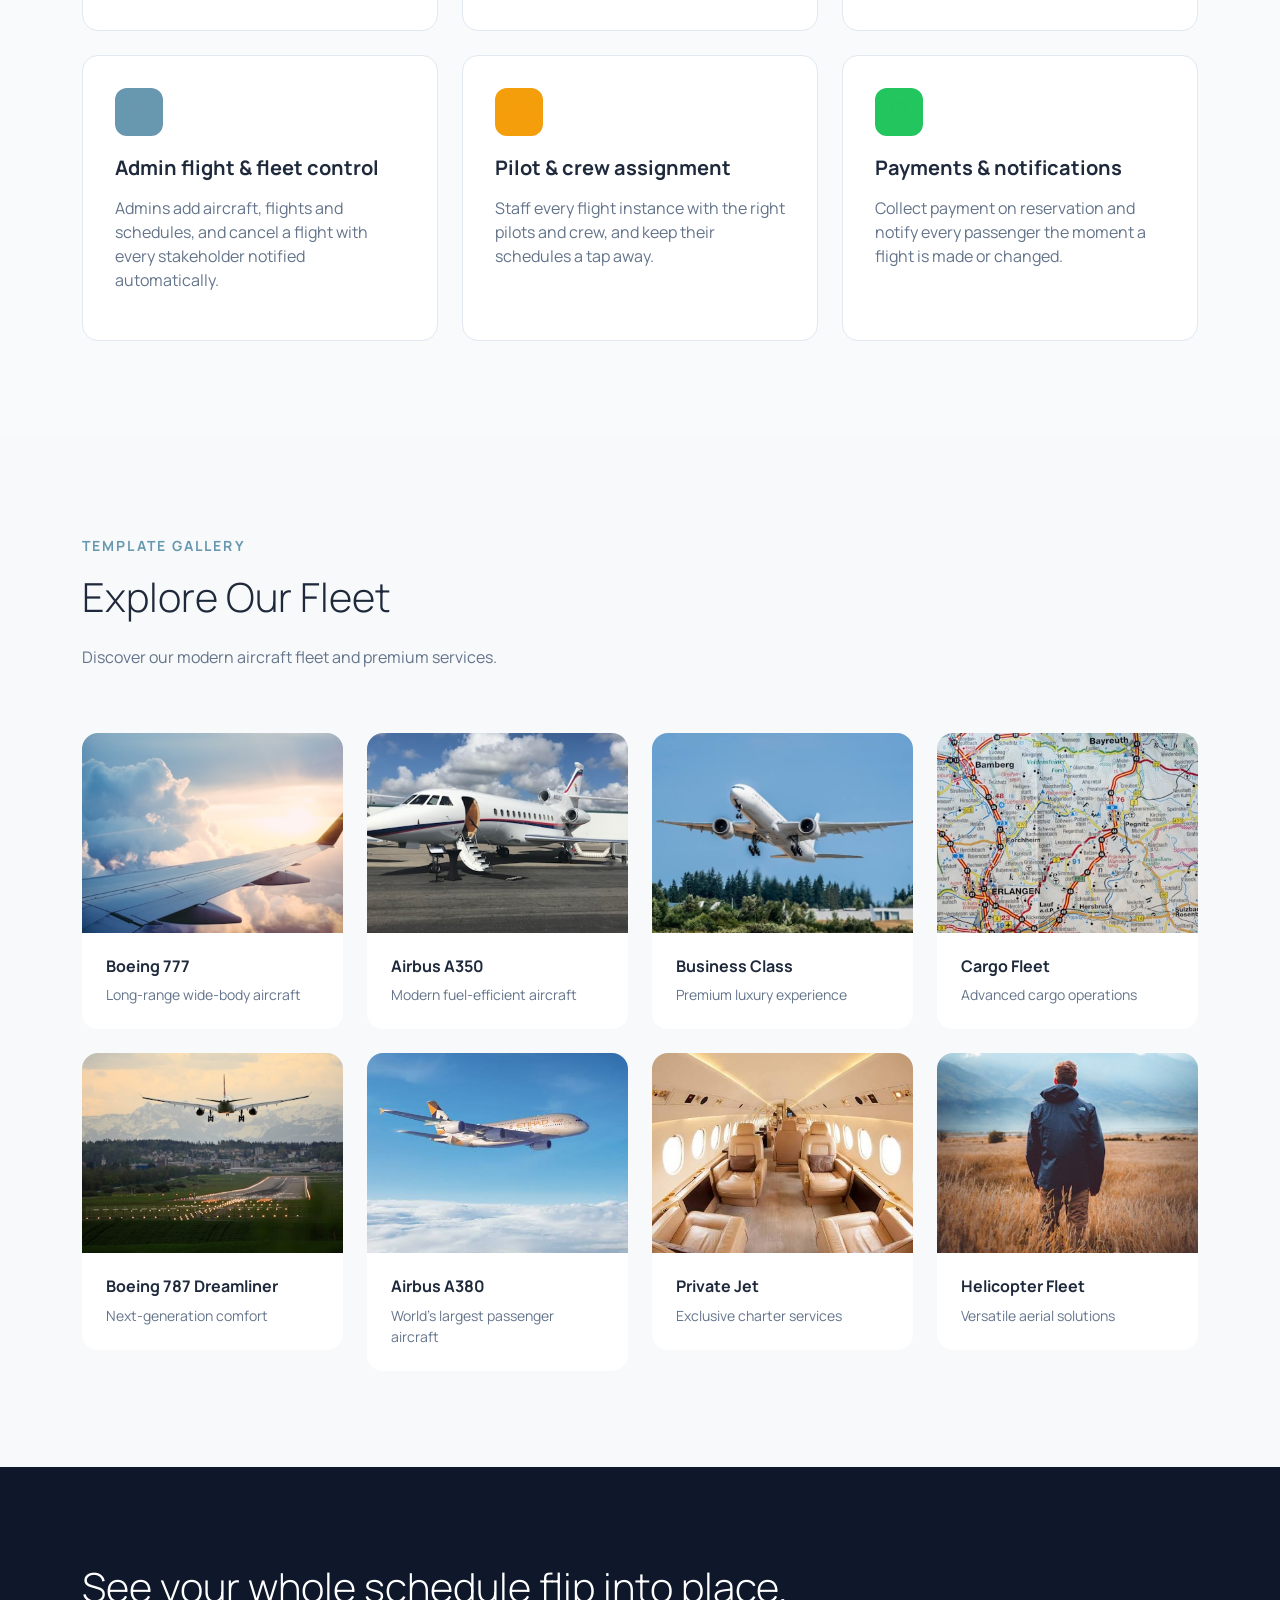
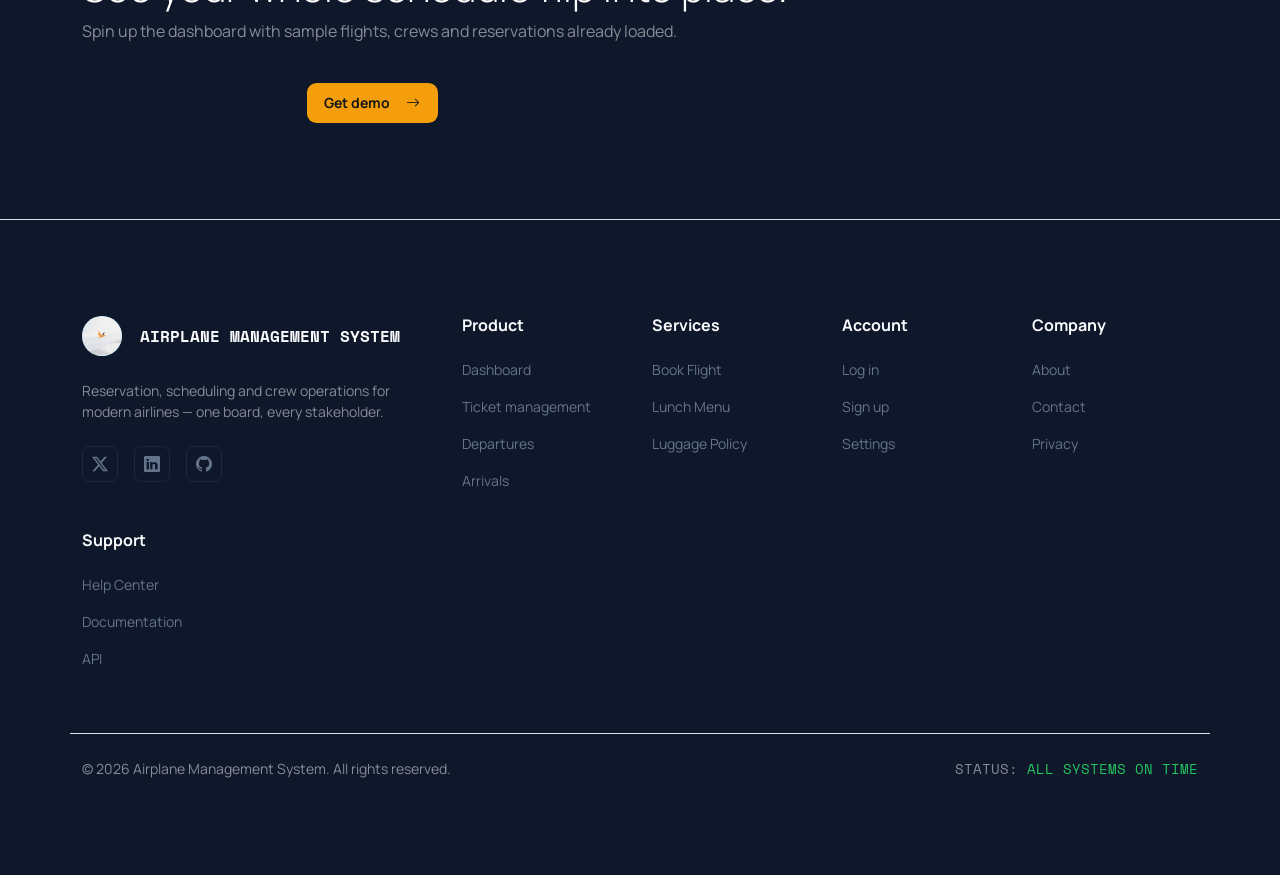
==== commit 1d68f631: "Updated booking flow with new features and 3-page layout" ====
--- a/skydeck/index.html
+++ b/skydeck/index.html
@@ -66,6 +66,10 @@
           <a href="dashboard.html" class="btn btn-amber btn-lg">
             Get demo <i class="bi bi-arrow-right ms-2"></i>
           </a>
+          <a href="booking.html" class="btn btn-ghost-dark btn-lg">
+            <i class="bi bi-ticket-perforated me-2"></i>
+            Book ticket from anywhere
+          </a>
           <a href="departures.html" class="btn btn-ghost-dark btn-lg">
             <i class="bi bi-activity me-2"></i>
             View live board
@@ -273,9 +277,9 @@
     <div class="row g-4">
       <div class="col-lg-4 col-md-6">
         <a href="index.html" class="d-flex align-items-center gap-2 text-paper font-mono fw-bold text-decoration-none mb-4">
-          <span class="brand-mark brand-mark--sm rounded-circle d-flex align-items-center justify-content-center">
-            <i class="bi bi-airplane-takeoff text-white"></i>
-          </span>
+            <span class="brand-mark">
+        <img src="images/logo.jpg" alt="Logo" class="img-fluid">
+      </span>
           AIRPLANE MANAGEMENT SYSTEM
         </a>
         <p class="text-white-50 small">Reservation, scheduling and crew operations for modern airlines — one board, every stakeholder.</p>
@@ -297,6 +301,15 @@
       </div>
 
       <div class="col-6 col-md-3 col-lg-2">
+        <h6 class="text-paper fw-bold mb-4">Services</h6>
+        <ul class="list-unstyled text-white-50 small">
+          <li class="mb-3"><a href="booking.html" class="footer-link">Book Flight</a></li>
+          <li class="mb-3"><a href="lunch-menu.html" class="footer-link">Lunch Menu</a></li>
+          <li class="mb-3"><a href="luggage-policy.html" class="footer-link">Luggage Policy</a></li>
+        </ul>
+      </div>
+
+      <div class="col-6 col-md-3 col-lg-2">
         <h6 class="text-paper fw-bold mb-4">Account</h6>
         <ul class="list-unstyled text-white-50 small">
           <li class="mb-3"><a href="login.html" class="footer-link">Log in</a></li>
--- a/skydeck/assets/style.css
+++ b/skydeck/assets/style.css
@@ -882,3 +882,403 @@
     display: none !important;
   }
 }
+
+/* ===== NEW FEATURES CSS ===== */
+
+/* Lunch Section Styling */
+.meal-section {
+  background: linear-gradient(135deg, rgba(251, 191, 36, 0.08), rgba(245, 158, 11, 0.06));
+  border-left: 4px solid #f59e0b;
+  border-radius: 0.5rem;
+  padding: 1rem;
+  margin-bottom: 1rem;
+  transition: all 0.3s ease;
+}
+
+.meal-section:hover {
+  background: linear-gradient(135deg, rgba(251, 191, 36, 0.12), rgba(245, 158, 11, 0.1));
+  box-shadow: 0 2px 8px rgba(245, 158, 11, 0.15);
+}
+
+.meal-section p {
+  margin-bottom: 0.75rem;
+}
+
+.meal-section .form-check {
+  margin-bottom: 0.75rem;
+  transition: all 0.2s ease;
+}
+
+.meal-section .form-check:hover {
+  transform: translateX(4px);
+}
+
+.meal-section .form-check-label {
+  cursor: pointer;
+  user-select: none;
+  font-weight: 500;
+  transition: color 0.2s ease;
+}
+
+.meal-section .form-check-input {
+  cursor: pointer;
+  transition: all 0.2s ease;
+}
+
+/* Luggage Weight Display */
+.luggage-badge {
+  display: inline-flex;
+  align-items: center;
+  gap: 0.5rem;
+  padding: 0.4rem 0.75rem;
+  background: linear-gradient(135deg, rgba(14, 165, 233, 0.1), rgba(59, 130, 246, 0.08));
+  border: 1px solid rgba(14, 165, 233, 0.25);
+  border-radius: 0.5rem;
+  font-size: 0.75rem;
+  font-weight: 600;
+  color: #0284c7;
+  transition: all 0.2s ease;
+}
+
+.luggage-badge:hover {
+  background: linear-gradient(135deg, rgba(14, 165, 233, 0.15), rgba(59, 130, 246, 0.12));
+  border-color: rgba(14, 165, 233, 0.4);
+  box-shadow: 0 2px 8px rgba(14, 165, 233, 0.15);
+}
+
+.luggage-badge i {
+  font-size: 0.9rem;
+}
+
+/* Booking Container */
+.booking-container {
+  background: #ffffff;
+  border-radius: 1rem;
+  box-shadow: 0 20px 60px rgba(15, 23, 42, 0.15);
+  padding: 2rem;
+  transition: all 0.3s ease;
+}
+
+.booking-container:hover {
+  box-shadow: 0 25px 70px rgba(15, 23, 42, 0.2);
+}
+
+/* Flight Card */
+.flight-card {
+  background: #ffffff;
+  border: 1.5px solid #e2e8f0;
+  border-radius: 0.75rem;
+  padding: 1.5rem;
+  margin-bottom: 1rem;
+  transition: all 0.3s ease;
+  cursor: pointer;
+  position: relative;
+  overflow: hidden;
+}
+
+.flight-card::before {
+  content: '';
+  position: absolute;
+  top: 0;
+  left: 0;
+  right: 0;
+  height: 2px;
+  background: linear-gradient(90deg, transparent, #0ea5e9, transparent);
+  transform: scaleX(0);
+  transition: transform 0.3s ease;
+}
+
+.flight-card:hover {
+  border-color: #0ea5e9;
+  box-shadow: 0 4px 20px rgba(14, 165, 233, 0.15);
+  transform: translateY(-2px);
+}
+
+.flight-card:hover::before {
+  transform: scaleX(1);
+}
+
+.flight-card.selected {
+  border-color: #0ea5e9;
+  background: linear-gradient(135deg, rgba(14, 165, 233, 0.03), rgba(14, 165, 233, 0.01));
+  box-shadow: 0 4px 20px rgba(14, 165, 233, 0.2);
+}
+
+.flight-time {
+  font-family: 'Space Mono', monospace;
+  font-weight: 700;
+  font-size: 1.75rem;
+  color: #0f172a;
+  transition: color 0.2s ease;
+}
+
+.flight-card:hover .flight-time {
+  color: #0ea5e9;
+}
+
+.flight-route {
+  font-weight: 600;
+  color: #64748b;
+  font-size: 0.875rem;
+}
+
+/* Passenger Form Section */
+.passenger-form {
+  background: linear-gradient(135deg, #f8fafc, #f1f5f9);
+  border-radius: 0.75rem;
+  padding: 1.5rem;
+  margin-bottom: 1rem;
+  border: 1px solid #e2e8f0;
+  transition: all 0.3s ease;
+}
+
+.passenger-form:hover {
+  background: linear-gradient(135deg, #f1f5f9, #e8eef7);
+  border-color: #cbd5e1;
+  box-shadow: 0 2px 8px rgba(14, 165, 233, 0.08);
+}
+
+/* Step Indicator */
+.step-indicator {
+  display: flex;
+  gap: 1rem;
+  margin-bottom: 2rem;
+  flex-wrap: wrap;
+}
+
+.step {
+  display: flex;
+  align-items: center;
+  gap: 0.5rem;
+  font-weight: 600;
+  color: #94a3b8;
+  transition: all 0.3s ease;
+}
+
+.step.active {
+  color: #0ea5e9;
+}
+
+.step-number {
+  width: 32px;
+  height: 32px;
+  border-radius: 50%;
+  background: #e2e8f0;
+  display: flex;
+  align-items: center;
+  justify-content: center;
+  font-weight: 700;
+  font-size: 0.875rem;
+  color: #64748b;
+  transition: all 0.3s ease;
+}
+
+.step.active .step-number {
+  background: linear-gradient(135deg, #0ea5e9, #0284c7);
+  color: #ffffff;
+  box-shadow: 0 3px 12px rgba(14, 165, 233, 0.35);
+}
+
+/* Fleet & Crew Cards */
+.aircraft-card,
+.crew-card {
+  background: #ffffff;
+  border: 1px solid #e2e8f0;
+  border-radius: 0.75rem;
+  padding: 1.25rem;
+  margin-bottom: 1rem;
+  transition: all 0.3s ease;
+}
+
+.aircraft-card:hover,
+.crew-card:hover {
+  box-shadow: 0 4px 12px rgba(14, 165, 233, 0.1);
+  border-color: #cbd5e1;
+  transform: translateY(-2px);
+}
+
+.status-badge,
+.role-badge {
+  display: inline-block;
+  padding: 0.375rem 0.75rem;
+  border-radius: 0.375rem;
+  font-size: 0.75rem;
+  font-weight: 600;
+  transition: all 0.2s ease;
+}
+
+.status-active {
+  background-color: rgba(34, 197, 94, 0.1);
+  color: #15803d;
+  border: 1px solid rgba(34, 197, 94, 0.3);
+}
+
+.status-active:hover {
+  background-color: rgba(34, 197, 94, 0.15);
+  box-shadow: 0 2px 8px rgba(34, 197, 94, 0.15);
+}
+
+.status-maintenance {
+  background-color: rgba(245, 158, 11, 0.1);
+  color: #b45309;
+  border: 1px solid rgba(245, 158, 11, 0.3);
+}
+
+.status-maintenance:hover {
+  background-color: rgba(245, 158, 11, 0.15);
+  box-shadow: 0 2px 8px rgba(245, 158, 11, 0.15);
+}
+
+.role-pilot {
+  background-color: rgba(14, 165, 233, 0.1);
+  color: #0284c7;
+  border: 1px solid rgba(14, 165, 233, 0.3);
+}
+
+.role-pilot:hover {
+  background-color: rgba(14, 165, 233, 0.15);
+  box-shadow: 0 2px 8px rgba(14, 165, 233, 0.15);
+}
+
+.role-copilot {
+  background-color: rgba(59, 130, 246, 0.1);
+  color: #2563eb;
+  border: 1px solid rgba(59, 130, 246, 0.3);
+}
+
+.role-copilot:hover {
+  background-color: rgba(59, 130, 246, 0.15);
+  box-shadow: 0 2px 8px rgba(59, 130, 246, 0.15);
+}
+
+.role-fa {
+  background-color: rgba(168, 85, 247, 0.1);
+  color: #9333ea;
+  border: 1px solid rgba(168, 85, 247, 0.3);
+}
+
+.role-fa:hover {
+  background-color: rgba(168, 85, 247, 0.15);
+  box-shadow: 0 2px 8px rgba(168, 85, 247, 0.15);
+}
+
+/* Booking Summary */
+.booking-summary {
+  background: linear-gradient(135deg, rgba(248, 250, 252, 0.8), rgba(241, 245, 249, 0.6));
+  border: 1.5px solid #e2e8f0;
+  border-radius: 0.75rem;
+  padding: 1.5rem;
+  margin: 1.5rem 0;
+  transition: all 0.3s ease;
+}
+
+.booking-summary:hover {
+  border-color: #cbd5e1;
+  box-shadow: 0 4px 16px rgba(14, 165, 233, 0.1);
+}
+
+.booking-summary .d-flex {
+  transition: all 0.2s ease;
+}
+
+.booking-summary .d-flex:hover {
+  transform: translateX(4px);
+}
+
+/* ===== NAVBAR HOVER EFFECTS ===== */
+
+.nav-link-custom {
+  position: relative;
+  overflow: hidden;
+}
+
+.nav-link-custom::before {
+  content: '';
+  position: absolute;
+  top: 0;
+  left: -100%;
+  width: 100%;
+  height: 100%;
+  background: rgba(14, 165, 233, 0.08);
+  transition: left 0.3s ease;
+  z-index: -1;
+}
+
+.nav-link-custom:hover::before {
+  left: 0;
+}
+
+.nav-link-custom:hover {
+  color: #ffffff !important;
+  letter-spacing: 0.01em;
+  transform: translateY(-1px);
+}
+
+.navbar-nav .btn-amber {
+  position: relative;
+  overflow: hidden;
+  letter-spacing: 0.02em;
+}
+
+.navbar-nav .btn-amber::before {
+  content: '';
+  position: absolute;
+  top: 50%;
+  left: 50%;
+  width: 0;
+  height: 0;
+  background: rgba(255, 255, 255, 0.2);
+  border-radius: 50%;
+  transform: translate(-50%, -50%);
+  transition: width 0.6s ease, height 0.6s ease;
+}
+
+.navbar-nav .btn-amber:hover::before {
+  width: 400px;
+  height: 400px;
+}
+
+.navbar-nav .btn-ghost-dark {
+  position: relative;
+  overflow: hidden;
+}
+
+.navbar-nav .btn-ghost-dark::before {
+  content: '';
+  position: absolute;
+  top: 0;
+  left: -100%;
+  width: 100%;
+  height: 100%;
+  background: rgba(255, 255, 255, 0.06);
+  transition: left 0.4s ease;
+  z-index: -1;
+}
+
+.navbar-nav .btn-ghost-dark:hover::before {
+  left: 0;
+}
+
+.navbar-nav .btn-ghost-dark:hover {
+  transform: translateY(-2px);
+  letter-spacing: 0.01em;
+  box-shadow: 0 6px 20px rgba(0, 0, 0, 0.3);
+}
+
+/* Navbar buttons container hover effect */
+.navbar-nav .nav-item {
+  transition: all 0.3s ease;
+}
+
+.navbar-nav .nav-item:hover {
+  transform: translateY(-1px);
+}
+
+/* Smooth navbar transitions */
+.navbar-custom {
+  transition: all 0.3s ease;
+}
+
+.navbar-custom:hover {
+  box-shadow: 0 8px 32px rgba(0, 0, 0, 0.25);
+}
